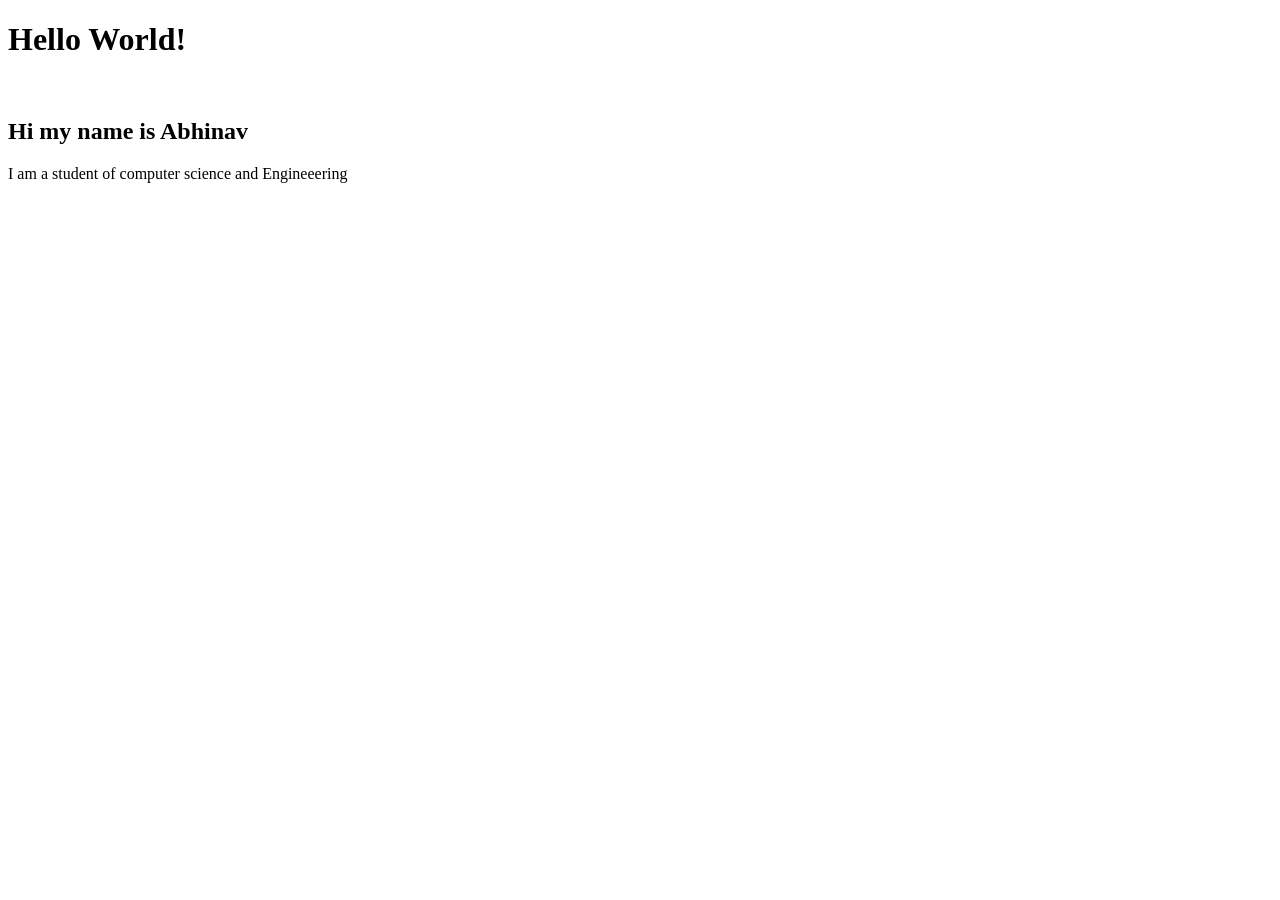
==== index.html @ f4858f8f "Add files via upload" ====
<!DOCTYPE html>
<html lang="en">
<head>
    <meta charset="UTF-8">
    <meta name="viewport" content="width=device-width, initial-scale=1.0">
    <title>Document</title>
</head>
<body>
    <h1>Hello World!</h1>
    <br>
    <h2>Hi my name is Abhinav</h2>
    <p>I am a student of computer science and Engineeering</p>
</body>
</html>
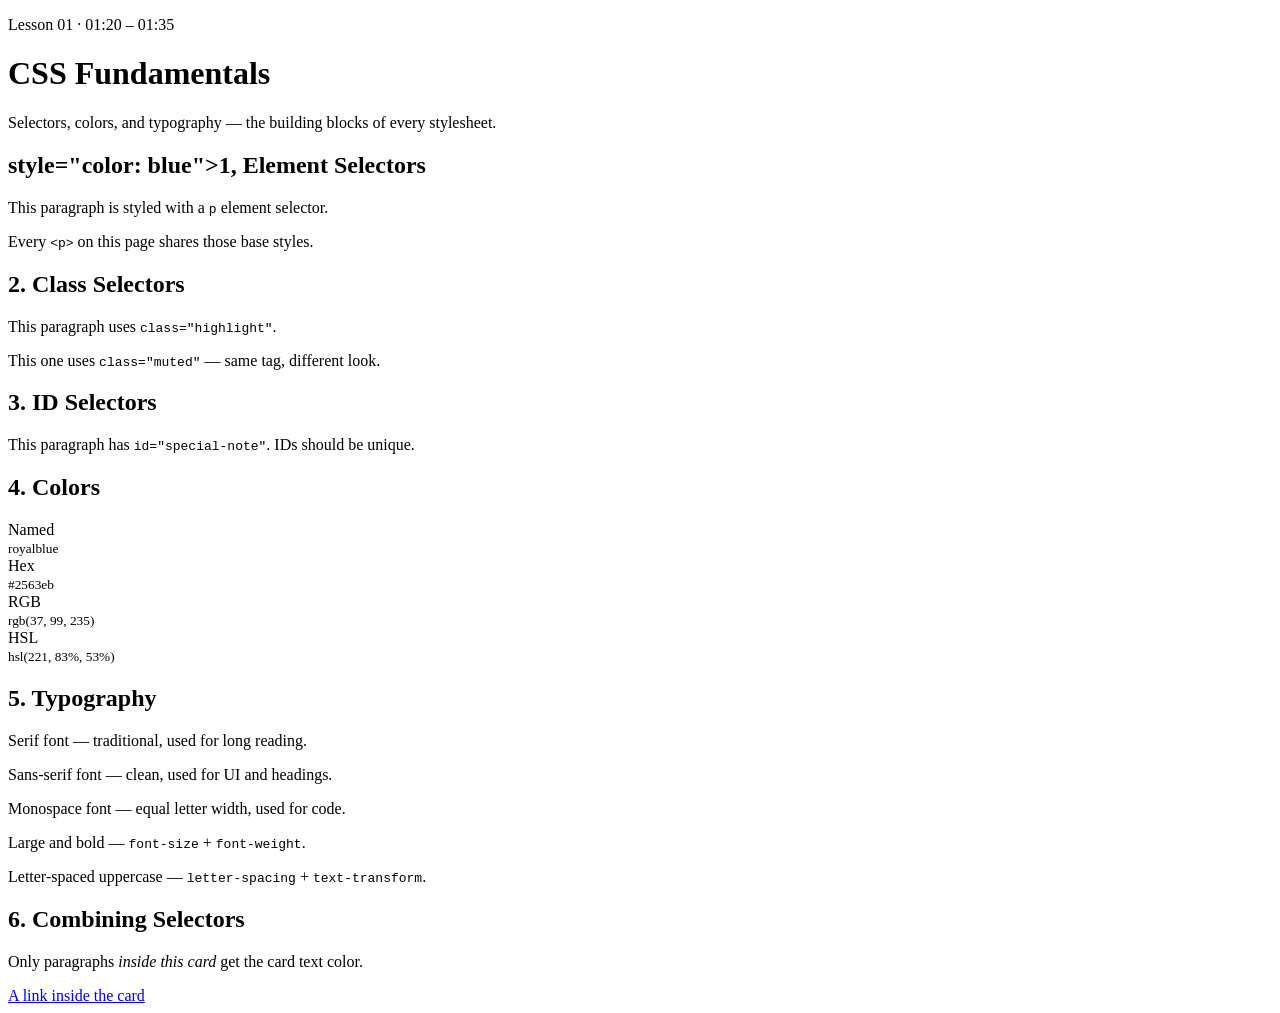
==== commit 402af334: "Add files via upload" ====
--- a/index.html
+++ b/index.html
@@ -3,12 +3,133 @@
 <head>
     <meta charset="UTF-8">
     <meta name="viewport" content="width=device-width, initial-scale=1.0">
-    <title>Document</title>
+    <title>CSS Fundamentals</title>
+    <link rel="stylesheet" href="style.css">
 </head>
+
 <body>
-    <h1>Hello World!</h1>
-    <br>
-    <h2>Hi my name is Abhinav</h2>
-    <p>I am a student of computer science and Engineeering</p>
+
+    <header class="page-header">
+        <p class="lesson-label">Lesson 01 · 01:20 – 01:35</p>
+        <h1>CSS Fundamentals</h1>
+        <p>Selectors, colors, and typography — the building blocks of every stylesheet.</p>
+    </header>
+
+
+    <!-- ============================================
+         ELEMENT SELECTOR — styles a tag by name
+         See: h2 { } in style.css
+    ============================================= -->
+    <section>
+        <h2>style="color: blue">1, Element Selectors</h2>
+        <p>This paragraph is styled with a <code>p</code> element selector.</p>
+        <p>Every <code>&lt;p&gt;</code> on this page shares those base styles.</p>
+    </section>
+
+
+    <!-- ============================================
+         CLASS SELECTOR — reuse styles with .
+         One class can be used on many elements
+    ============================================= -->
+    <section>
+        <h2>2. Class Selectors</h2>
+        <p class="highlight">This paragraph uses <code>class="highlight"</code>.</p>
+        <p class="muted">This one uses <code>class="muted"</code> — same tag, different look.</p>
+    </section>
+
+
+    <!-- ============================================
+         ID SELECTOR — unique, one per page
+         Use # in CSS. Prefer classes for styling.
+    ============================================= -->
+    <section>
+        <h2>3. ID Selectors</h2>
+        <p id="special-note">This paragraph has <code>id="special-note"</code>. IDs should be unique.</p>
+    </section>
+
+
+    <!-- ============================================
+         COLORS — named, hex, rgb, hsl
+    ============================================= -->
+    <section>
+        <h2>4. Colors</h2>
+        <div class="swatch-row">
+            <div class="swatch named">Named<br><small>royalblue</small></div>
+            <div class="swatch hex">Hex<br><small>#2563eb</small></div>
+            <div class="swatch rgb">RGB<br><small>rgb(37, 99, 235)</small></div>
+            <div class="swatch hsl">HSL<br><small>hsl(221, 83%, 53%)</small></div>
+        </div>
+    </section>
+
+
+    <!-- ============================================
+         TYPOGRAPHY — font-family, size, weight
+    ============================================= -->
+    <section>
+        <h2>5. Typography</h2>
+        <p class="type-serif">Serif font — traditional, used for long reading.</p>
+        <p class="type-sans">Sans-serif font — clean, used for UI and headings.</p>
+        <p class="type-mono">Monospace font — equal letter width, used for code.</p>
+        <p class="type-large">Large and bold — <code>font-size</code> + <code>font-weight</code>.</p>
+        <p class="type-spaced">Letter-spaced uppercase — <code>letter-spacing</code> + <code>text-transform</code>.</p>
+    </section>
+
+
+    <!-- ============================================
+         COMBINED SELECTORS — descendant, group
+    ============================================= -->
+    <section class="card-demo">
+        <h2>6. Combining Selectors</h2>
+        <p>Only paragraphs <em>inside this card</em> get the card text color.</p>
+        <a href="#">A link inside the card</a>
+    </section>
+
 </body>
-</html>+</html>
+
+<!--
+==============================================
+  LESSON: 01:20 – 01:35  CSS Fundamentals
+==============================================
+
+HOW CSS IS ADDED:
+─────────────────
+1. External  <link rel="stylesheet" href="style.css">  ← best practice
+2. Internal  <style> ... </style> inside <head>
+3. Inline    style="color: red;" on an element         ← avoid
+
+SELECTOR TYPES:
+───────────────
+  p            element  — all <p> tags
+  .highlight   class    — any element with that class
+  #special     id       — the one element with that id
+  h2, p        group    — both h2 AND p
+  section p    descendant — p tags inside a section
+
+SPECIFICITY (who wins when rules conflict):
+───────────────────────────────────────────
+  inline  >  id  >  class  >  element
+
+COLOR FORMATS:
+──────────────
+  named   red, royalblue
+  hex     #2563eb
+  rgb     rgb(37, 99, 235)
+  hsl     hsl(221, 83%, 53%)
+
+TYPOGRAPHY PROPERTIES:
+──────────────────────
+  font-family     which font
+  font-size       how big
+  font-weight     how bold (400 / 700)
+  line-height     space between lines
+  text-align      left | center | right
+  letter-spacing  space between letters
+  text-transform  uppercase | lowercase | capitalize
+
+💡 CHALLENGES:
+  1. Add a new class .warning with orange text and a yellow background.
+  2. Change the h1 color using a hex code you pick.
+  3. Style all <code> tags with a light gray background.
+==============================================
+-->
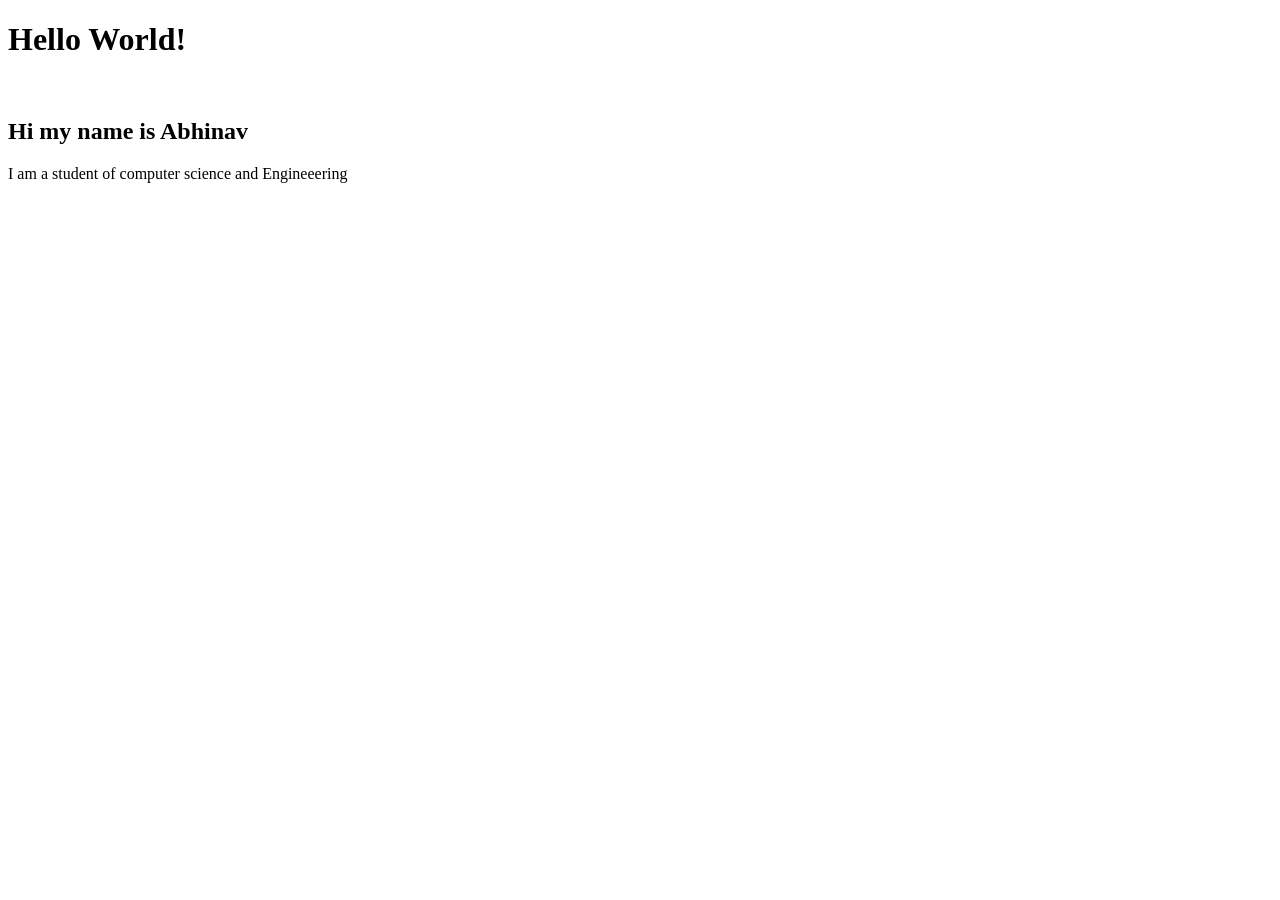
==== commit 56eb3e15: "Add files via upload" ====
--- a/index.html
+++ b/index.html
@@ -3,133 +3,12 @@
 <head>
     <meta charset="UTF-8">
     <meta name="viewport" content="width=device-width, initial-scale=1.0">
-    <title>CSS Fundamentals</title>
-    <link rel="stylesheet" href="style.css">
+    <title>Document</title>
 </head>
-
 <body>
-
-    <header class="page-header">
-        <p class="lesson-label">Lesson 01 · 01:20 – 01:35</p>
-        <h1>CSS Fundamentals</h1>
-        <p>Selectors, colors, and typography — the building blocks of every stylesheet.</p>
-    </header>
-
-
-    <!-- ============================================
-         ELEMENT SELECTOR — styles a tag by name
-         See: h2 { } in style.css
-    ============================================= -->
-    <section>
-        <h2>style="color: blue">1, Element Selectors</h2>
-        <p>This paragraph is styled with a <code>p</code> element selector.</p>
-        <p>Every <code>&lt;p&gt;</code> on this page shares those base styles.</p>
-    </section>
-
-
-    <!-- ============================================
-         CLASS SELECTOR — reuse styles with .
-         One class can be used on many elements
-    ============================================= -->
-    <section>
-        <h2>2. Class Selectors</h2>
-        <p class="highlight">This paragraph uses <code>class="highlight"</code>.</p>
-        <p class="muted">This one uses <code>class="muted"</code> — same tag, different look.</p>
-    </section>
-
-
-    <!-- ============================================
-         ID SELECTOR — unique, one per page
-         Use # in CSS. Prefer classes for styling.
-    ============================================= -->
-    <section>
-        <h2>3. ID Selectors</h2>
-        <p id="special-note">This paragraph has <code>id="special-note"</code>. IDs should be unique.</p>
-    </section>
-
-
-    <!-- ============================================
-         COLORS — named, hex, rgb, hsl
-    ============================================= -->
-    <section>
-        <h2>4. Colors</h2>
-        <div class="swatch-row">
-            <div class="swatch named">Named<br><small>royalblue</small></div>
-            <div class="swatch hex">Hex<br><small>#2563eb</small></div>
-            <div class="swatch rgb">RGB<br><small>rgb(37, 99, 235)</small></div>
-            <div class="swatch hsl">HSL<br><small>hsl(221, 83%, 53%)</small></div>
-        </div>
-    </section>
-
-
-    <!-- ============================================
-         TYPOGRAPHY — font-family, size, weight
-    ============================================= -->
-    <section>
-        <h2>5. Typography</h2>
-        <p class="type-serif">Serif font — traditional, used for long reading.</p>
-        <p class="type-sans">Sans-serif font — clean, used for UI and headings.</p>
-        <p class="type-mono">Monospace font — equal letter width, used for code.</p>
-        <p class="type-large">Large and bold — <code>font-size</code> + <code>font-weight</code>.</p>
-        <p class="type-spaced">Letter-spaced uppercase — <code>letter-spacing</code> + <code>text-transform</code>.</p>
-    </section>
-
-
-    <!-- ============================================
-         COMBINED SELECTORS — descendant, group
-    ============================================= -->
-    <section class="card-demo">
-        <h2>6. Combining Selectors</h2>
-        <p>Only paragraphs <em>inside this card</em> get the card text color.</p>
-        <a href="#">A link inside the card</a>
-    </section>
-
+    <h1>Hello World!</h1>
+    <br>
+    <h2>Hi my name is Abhinav</h2>
+    <p>I am a student of computer science and Engineeering</p>
 </body>
-</html>
-
-<!--
-==============================================
-  LESSON: 01:20 – 01:35  CSS Fundamentals
-==============================================
-
-HOW CSS IS ADDED:
-─────────────────
-1. External  <link rel="stylesheet" href="style.css">  ← best practice
-2. Internal  <style> ... </style> inside <head>
-3. Inline    style="color: red;" on an element         ← avoid
-
-SELECTOR TYPES:
-───────────────
-  p            element  — all <p> tags
-  .highlight   class    — any element with that class
-  #special     id       — the one element with that id
-  h2, p        group    — both h2 AND p
-  section p    descendant — p tags inside a section
-
-SPECIFICITY (who wins when rules conflict):
-───────────────────────────────────────────
-  inline  >  id  >  class  >  element
-
-COLOR FORMATS:
-──────────────
-  named   red, royalblue
-  hex     #2563eb
-  rgb     rgb(37, 99, 235)
-  hsl     hsl(221, 83%, 53%)
-
-TYPOGRAPHY PROPERTIES:
-──────────────────────
-  font-family     which font
-  font-size       how big
-  font-weight     how bold (400 / 700)
-  line-height     space between lines
-  text-align      left | center | right
-  letter-spacing  space between letters
-  text-transform  uppercase | lowercase | capitalize
-
-💡 CHALLENGES:
-  1. Add a new class .warning with orange text and a yellow background.
-  2. Change the h1 color using a hex code you pick.
-  3. Style all <code> tags with a light gray background.
-==============================================
--->+</html>
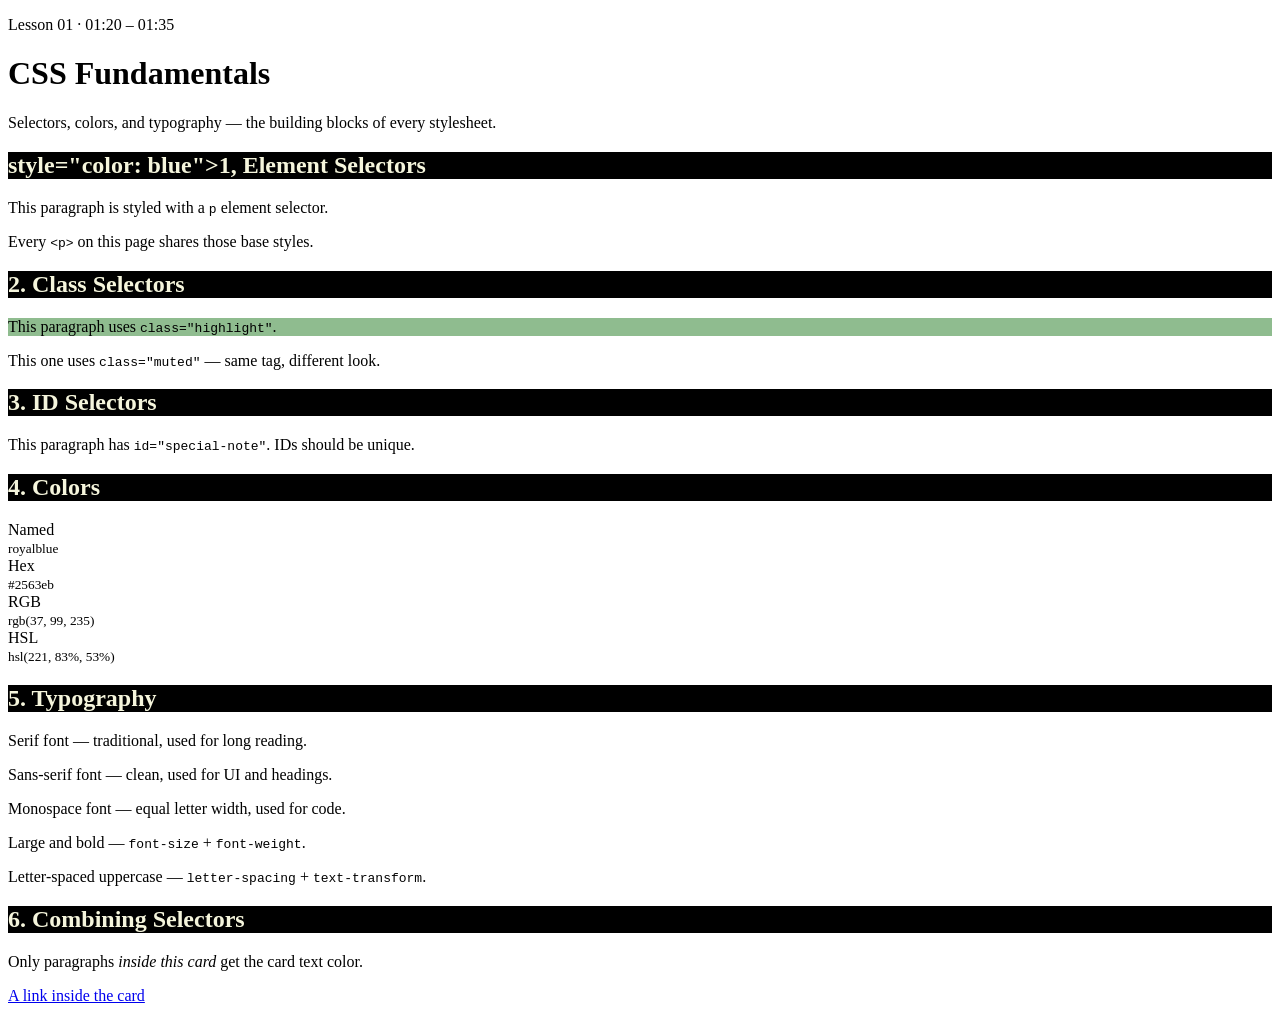
==== commit 8cba8328: "Add files via upload" ====
--- a/index.html
+++ b/index.html
@@ -3,12 +3,133 @@
 <head>
     <meta charset="UTF-8">
     <meta name="viewport" content="width=device-width, initial-scale=1.0">
-    <title>Document</title>
+    <title>CSS Fundamentals</title>
+    <link rel="stylesheet" href="style.css">
 </head>
+
 <body>
-    <h1>Hello World!</h1>
-    <br>
-    <h2>Hi my name is Abhinav</h2>
-    <p>I am a student of computer science and Engineeering</p>
+
+    <header class="page-header">
+        <p class="lesson-label">Lesson 01 · 01:20 – 01:35</p>
+        <h1>CSS Fundamentals</h1>
+        <p>Selectors, colors, and typography — the building blocks of every stylesheet.</p>
+    </header>
+
+
+    <!-- ============================================
+         ELEMENT SELECTOR — styles a tag by name
+         See: h2 { } in style.css
+    ============================================= -->
+    <section>
+        <h2>style="color: blue">1, Element Selectors</h2>
+        <p>This paragraph is styled with a <code>p</code> element selector.</p>
+        <p>Every <code>&lt;p&gt;</code> on this page shares those base styles.</p>
+    </section>
+
+
+    <!-- ============================================
+         CLASS SELECTOR — reuse styles with .
+         One class can be used on many elements
+    ============================================= -->
+    <section>
+        <h2>2. Class Selectors</h2>
+        <p class="highlight">This paragraph uses <code>class="highlight"</code>.</p>
+        <p class="muted">This one uses <code>class="muted"</code> — same tag, different look.</p>
+    </section>
+
+
+    <!-- ============================================
+         ID SELECTOR — unique, one per page
+         Use # in CSS. Prefer classes for styling.
+    ============================================= -->
+    <section>
+        <h2>3. ID Selectors</h2>
+        <p id="special-note">This paragraph has <code>id="special-note"</code>. IDs should be unique.</p>
+    </section>
+
+
+    <!-- ============================================
+         COLORS — named, hex, rgb, hsl
+    ============================================= -->
+    <section>
+        <h2>4. Colors</h2>
+        <div class="swatch-row">
+            <div class="swatch named">Named<br><small>royalblue</small></div>
+            <div class="swatch hex">Hex<br><small>#2563eb</small></div>
+            <div class="swatch rgb">RGB<br><small>rgb(37, 99, 235)</small></div>
+            <div class="swatch hsl">HSL<br><small>hsl(221, 83%, 53%)</small></div>
+        </div>
+    </section>
+
+
+    <!-- ============================================
+         TYPOGRAPHY — font-family, size, weight
+    ============================================= -->
+    <section>
+        <h2>5. Typography</h2>
+        <p class="type-serif">Serif font — traditional, used for long reading.</p>
+        <p class="type-sans">Sans-serif font — clean, used for UI and headings.</p>
+        <p class="type-mono">Monospace font — equal letter width, used for code.</p>
+        <p class="type-large">Large and bold — <code>font-size</code> + <code>font-weight</code>.</p>
+        <p class="type-spaced">Letter-spaced uppercase — <code>letter-spacing</code> + <code>text-transform</code>.</p>
+    </section>
+
+
+    <!-- ============================================
+         COMBINED SELECTORS — descendant, group
+    ============================================= -->
+    <section class="card-demo">
+        <h2>6. Combining Selectors</h2>
+        <p>Only paragraphs <em>inside this card</em> get the card text color.</p>
+        <a href="#">A link inside the card</a>
+    </section>
+
 </body>
-</html>+</html>
+
+<!--
+==============================================
+  LESSON: 01:20 – 01:35  CSS Fundamentals
+==============================================
+
+HOW CSS IS ADDED:
+─────────────────
+1. External  <link rel="stylesheet" href="style.css">  ← best practice
+2. Internal  <style> ... </style> inside <head>
+3. Inline    style="color: red;" on an element         ← avoid
+
+SELECTOR TYPES:
+───────────────
+  p            element  — all <p> tags
+  .highlight   class    — any element with that class
+  #special     id       — the one element with that id
+  h2, p        group    — both h2 AND p
+  section p    descendant — p tags inside a section
+
+SPECIFICITY (who wins when rules conflict):
+───────────────────────────────────────────
+  inline  >  id  >  class  >  element
+
+COLOR FORMATS:
+──────────────
+  named   red, royalblue
+  hex     #2563eb
+  rgb     rgb(37, 99, 235)
+  hsl     hsl(221, 83%, 53%)
+
+TYPOGRAPHY PROPERTIES:
+──────────────────────
+  font-family     which font
+  font-size       how big
+  font-weight     how bold (400 / 700)
+  line-height     space between lines
+  text-align      left | center | right
+  letter-spacing  space between letters
+  text-transform  uppercase | lowercase | capitalize
+
+💡 CHALLENGES:
+  1. Add a new class .warning with orange text and a yellow background.
+  2. Change the h1 color using a hex code you pick.
+  3. Style all <code> tags with a light gray background.
+==============================================
+-->
--- a/style.css
+++ b/style.css
@@ -0,0 +1,12 @@
+h2 {
+    color:beige;
+    background-color:black;
+}
+
+.highlight{
+    background-color:darkseagreen;
+}
+
+#tera{
+    border: 4px solid 
+}
--- a/style.css
+++ b/style.css
@@ -0,0 +1,12 @@
+h2 {
+    color:beige;
+    background-color:black;
+}
+
+.highlight{
+    background-color:darkseagreen;
+}
+
+#tera{
+    border: 4px solid 
+}
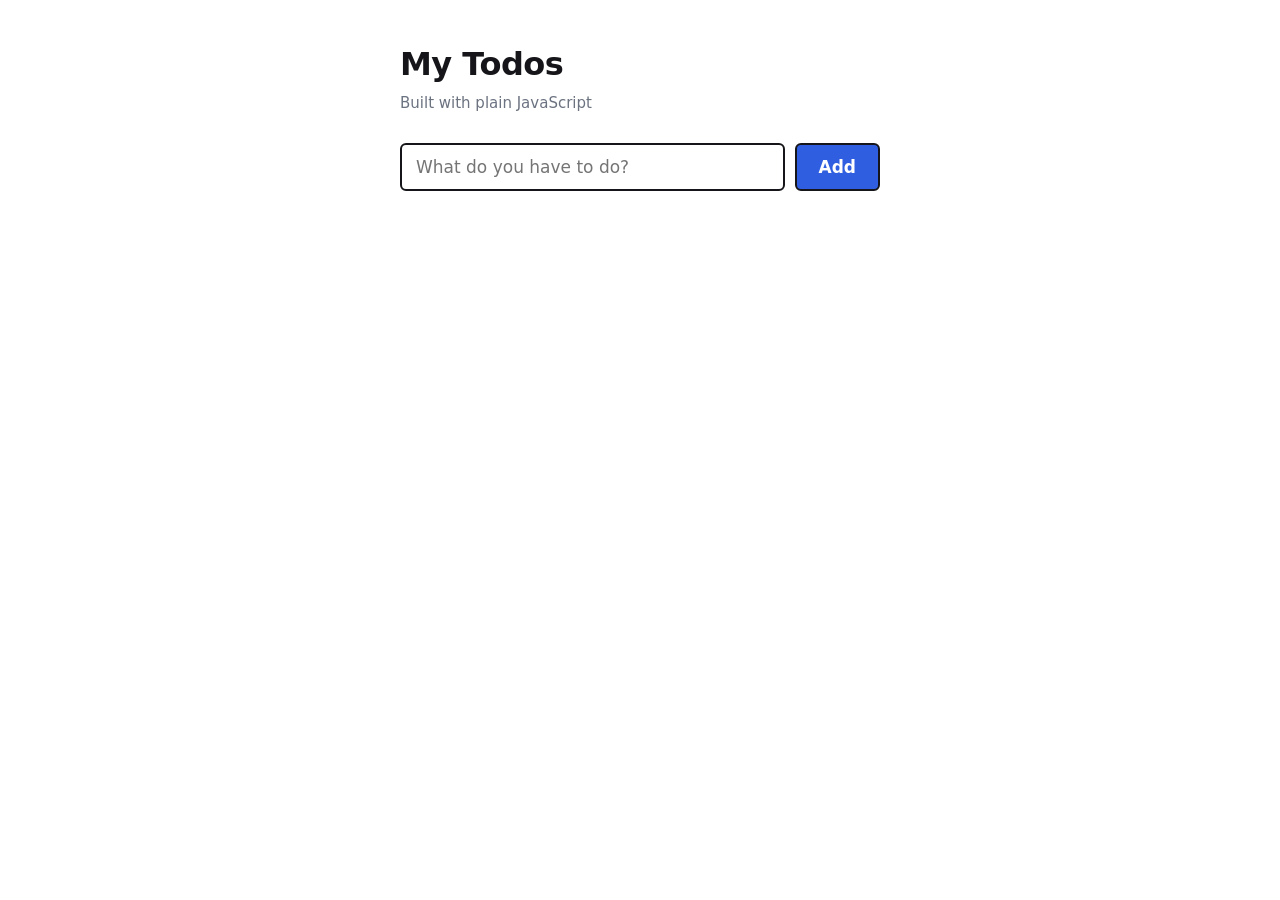
==== commit 9176a823: "Add files via upload" ====
--- a/index.html
+++ b/index.html
@@ -1,135 +1,30 @@
-<!DOCTYPE html>
-<html lang="en">
-<head>
-    <meta charset="UTF-8">
-    <meta name="viewport" content="width=device-width, initial-scale=1.0">
-    <title>CSS Fundamentals</title>
-    <link rel="stylesheet" href="style.css">
-</head>
-
-<body>
-
-    <header class="page-header">
-        <p class="lesson-label">Lesson 01 · 01:20 – 01:35</p>
-        <h1>CSS Fundamentals</h1>
-        <p>Selectors, colors, and typography — the building blocks of every stylesheet.</p>
-    </header>
-
-
-    <!-- ============================================
-         ELEMENT SELECTOR — styles a tag by name
-         See: h2 { } in style.css
-    ============================================= -->
-    <section>
-        <h2>style="color: blue">1, Element Selectors</h2>
-        <p>This paragraph is styled with a <code>p</code> element selector.</p>
-        <p>Every <code>&lt;p&gt;</code> on this page shares those base styles.</p>
-    </section>
-
-
-    <!-- ============================================
-         CLASS SELECTOR — reuse styles with .
-         One class can be used on many elements
-    ============================================= -->
-    <section>
-        <h2>2. Class Selectors</h2>
-        <p class="highlight">This paragraph uses <code>class="highlight"</code>.</p>
-        <p class="muted">This one uses <code>class="muted"</code> — same tag, different look.</p>
-    </section>
-
-
-    <!-- ============================================
-         ID SELECTOR — unique, one per page
-         Use # in CSS. Prefer classes for styling.
-    ============================================= -->
-    <section>
-        <h2>3. ID Selectors</h2>
-        <p id="special-note">This paragraph has <code>id="special-note"</code>. IDs should be unique.</p>
-    </section>
-
-
-    <!-- ============================================
-         COLORS — named, hex, rgb, hsl
-    ============================================= -->
-    <section>
-        <h2>4. Colors</h2>
-        <div class="swatch-row">
-            <div class="swatch named">Named<br><small>royalblue</small></div>
-            <div class="swatch hex">Hex<br><small>#2563eb</small></div>
-            <div class="swatch rgb">RGB<br><small>rgb(37, 99, 235)</small></div>
-            <div class="swatch hsl">HSL<br><small>hsl(221, 83%, 53%)</small></div>
-        </div>
-    </section>
-
-
-    <!-- ============================================
-         TYPOGRAPHY — font-family, size, weight
-    ============================================= -->
-    <section>
-        <h2>5. Typography</h2>
-        <p class="type-serif">Serif font — traditional, used for long reading.</p>
-        <p class="type-sans">Sans-serif font — clean, used for UI and headings.</p>
-        <p class="type-mono">Monospace font — equal letter width, used for code.</p>
-        <p class="type-large">Large and bold — <code>font-size</code> + <code>font-weight</code>.</p>
-        <p class="type-spaced">Letter-spaced uppercase — <code>letter-spacing</code> + <code>text-transform</code>.</p>
-    </section>
-
-
-    <!-- ============================================
-         COMBINED SELECTORS — descendant, group
-    ============================================= -->
-    <section class="card-demo">
-        <h2>6. Combining Selectors</h2>
-        <p>Only paragraphs <em>inside this card</em> get the card text color.</p>
-        <a href="#">A link inside the card</a>
-    </section>
-
-</body>
-</html>
-
-<!--
-==============================================
-  LESSON: 01:20 – 01:35  CSS Fundamentals
-==============================================
-
-HOW CSS IS ADDED:
-─────────────────
-1. External  <link rel="stylesheet" href="style.css">  ← best practice
-2. Internal  <style> ... </style> inside <head>
-3. Inline    style="color: red;" on an element         ← avoid
-
-SELECTOR TYPES:
-───────────────
-  p            element  — all <p> tags
-  .highlight   class    — any element with that class
-  #special     id       — the one element with that id
-  h2, p        group    — both h2 AND p
-  section p    descendant — p tags inside a section
-
-SPECIFICITY (who wins when rules conflict):
-───────────────────────────────────────────
-  inline  >  id  >  class  >  element
-
-COLOR FORMATS:
-──────────────
-  named   red, royalblue
-  hex     #2563eb
-  rgb     rgb(37, 99, 235)
-  hsl     hsl(221, 83%, 53%)
-
-TYPOGRAPHY PROPERTIES:
-──────────────────────
-  font-family     which font
-  font-size       how big
-  font-weight     how bold (400 / 700)
-  line-height     space between lines
-  text-align      left | center | right
-  letter-spacing  space between letters
-  text-transform  uppercase | lowercase | capitalize
-
-💡 CHALLENGES:
-  1. Add a new class .warning with orange text and a yellow background.
-  2. Change the h1 color using a hex code you pick.
-  3. Style all <code> tags with a light gray background.
-==============================================
--->+<!DOCTYPE html>
+<html lang="en">
+<head>
+  <meta charset="UTF-8">
+  <meta name="viewport" content="width=device-width, initial-scale=1.0">
+  <title>Todo App - Plain JavaScript</title>
+  <link rel="stylesheet" href="style.css">
+</head>
+<body>
+
+  <div class="app">
+    <h1>My Todos</h1>
+    <p class="subtitle">Built with plain JavaScript</p>
+
+    <!-- the input box and the button -->
+    <div class="row">
+      <input id="todoInput" class="todo-input" placeholder="What do you have to do?">
+      <button id="addBtn" class="add-btn">Add</button>
+    </div>
+
+    <!-- JavaScript will fill this list. It starts empty. -->
+    <ul id="todoList" class="todo-list"></ul>
+  </div>
+
+  <!-- our JavaScript file. It must be at the BOTTOM,
+       so the HTML above already exists when it runs. -->
+  <script src="app.js"></script>
+
+</body>
+</html>
--- a/style.css
+++ b/style.css
@@ -1,12 +1,120 @@
-h2 {
-    color:beige;
-    background-color:black;
-}
-
-.highlight{
-    background-color:darkseagreen;
-}
-
-#tera{
-    border: 4px solid 
+/* ============================================
+   style.css
+   You do NOT need to write any CSS today.
+   This is already done for you.
+
+   The SAME file is used for the JavaScript app
+   and the React app, so both look identical.
+   Only the code behind them is different.
+   ============================================ */
+
+body {
+  font-family: system-ui, -apple-system, "Segoe UI", Roboto, sans-serif;
+  font-size: 18px;
+  line-height: 1.5;
+  color: #16161a;
+  background: #ffffff;
+  margin: 0;
+  padding: 40px 20px;
+}
+
+.app {
+  max-width: 480px;
+  margin: 0 auto;
+}
+
+h1 {
+  font-size: 32px;
+  margin: 0 0 4px 0;
+  letter-spacing: -0.5px;
+}
+
+.subtitle {
+  color: #6b7280;
+  font-size: 15px;
+  margin: 0 0 28px 0;
+}
+
+/* the input + button sitting side by side */
+.row {
+  display: flex;
+  gap: 10px;
+  margin-bottom: 24px;
+}
+
+.todo-input {
+  flex: 1;
+  font-family: inherit;
+  font-size: 17px;
+  padding: 12px 14px;
+  border: 2px solid #16161a;
+  border-radius: 6px;
+  outline: none;
+  background: #ffffff;
+  color: #16161a;
+}
+
+.todo-input:focus {
+  border-color: #2f5fe0;
+  box-shadow: 0 0 0 3px rgba(47, 95, 224, 0.18);
+}
+
+.add-btn {
+  font-family: inherit;
+  font-size: 17px;
+  font-weight: 600;
+  padding: 12px 22px;
+  border: 2px solid #16161a;
+  border-radius: 6px;
+  background: #2f5fe0;
+  color: #ffffff;
+  cursor: pointer;
+}
+
+.add-btn:hover {
+  background: #234ac0;
+}
+
+.add-btn:active {
+  transform: translateY(1px);
+}
+
+/* the list */
+.todo-list {
+  list-style: none;
+  padding: 0;
+  margin: 0;
+}
+
+.todo-item {
+  display: flex;
+  align-items: center;
+  justify-content: space-between;
+  gap: 12px;
+  padding: 14px 16px;
+  margin-bottom: 10px;
+  border: 2px solid #16161a;
+  border-radius: 6px;
+  background: #f1f3f9;
+}
+
+.delete-btn {
+  font-family: inherit;
+  font-size: 14px;
+  padding: 6px 12px;
+  border: 2px solid #16161a;
+  border-radius: 4px;
+  background: #ffffff;
+  color: #16161a;
+  cursor: pointer;
+}
+
+.delete-btn:hover {
+  background: #ffe0e0;
+}
+
+.empty {
+  color: #6b7280;
+  font-style: italic;
+  padding: 14px 0;
 }
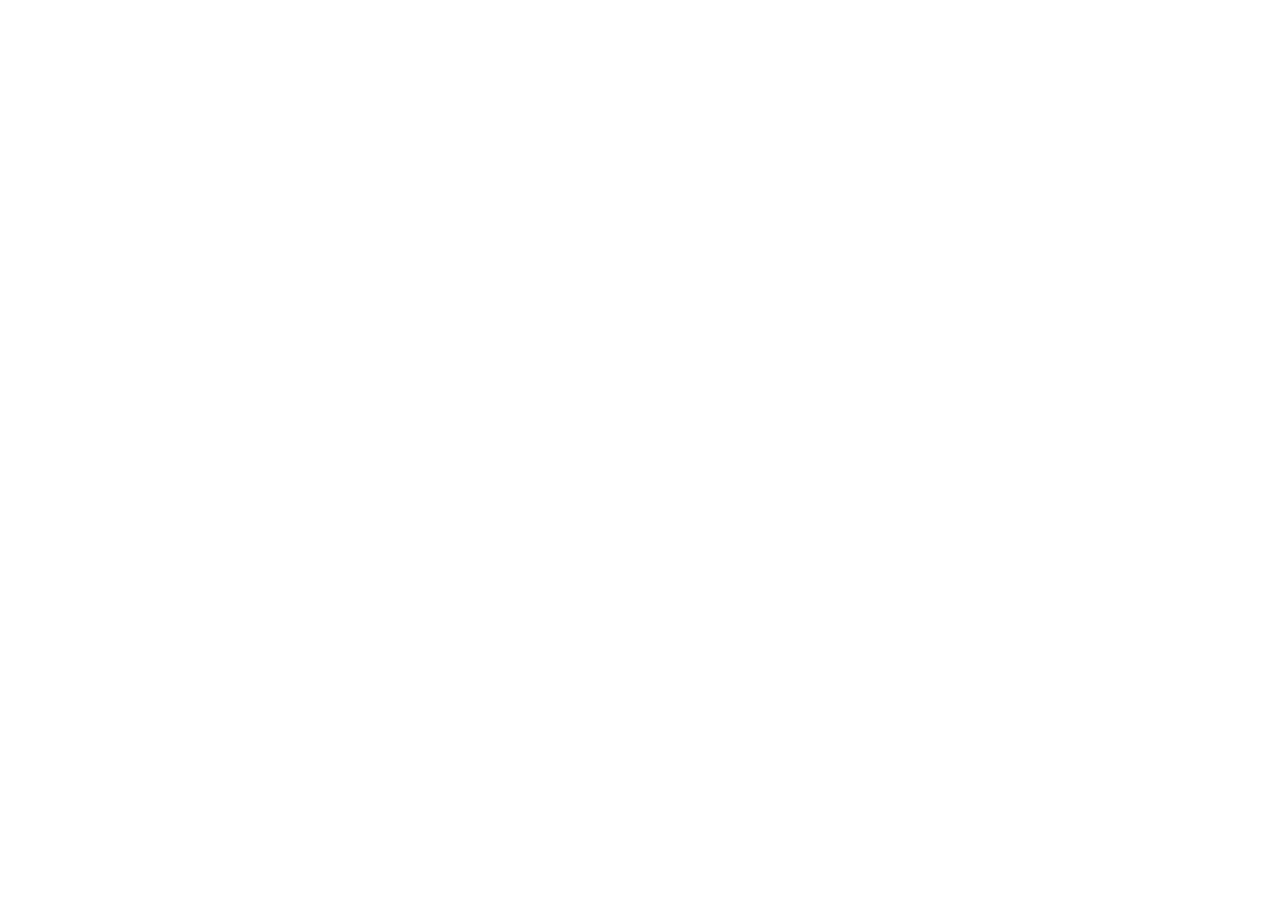
==== commit a519f1dc: "Add files via upload" ====
--- a/index.html
+++ b/index.html
@@ -1,30 +1,13 @@
-<!DOCTYPE html>
+<!doctype html>
 <html lang="en">
-<head>
-  <meta charset="UTF-8">
-  <meta name="viewport" content="width=device-width, initial-scale=1.0">
-  <title>Todo App - Plain JavaScript</title>
-  <link rel="stylesheet" href="style.css">
-</head>
-<body>
-
-  <div class="app">
-    <h1>My Todos</h1>
-    <p class="subtitle">Built with plain JavaScript</p>
-
-    <!-- the input box and the button -->
-    <div class="row">
-      <input id="todoInput" class="todo-input" placeholder="What do you have to do?">
-      <button id="addBtn" class="add-btn">Add</button>
-    </div>
-
-    <!-- JavaScript will fill this list. It starts empty. -->
-    <ul id="todoList" class="todo-list"></ul>
-  </div>
-
-  <!-- our JavaScript file. It must be at the BOTTOM,
-       so the HTML above already exists when it runs. -->
-  <script src="app.js"></script>
-
-</body>
-</html>+  <head>
+    <meta charset="UTF-8" />
+    <link rel="icon" type="image/svg+xml" href="/favicon.svg" />
+    <meta name="viewport" content="width=device-width, initial-scale=1.0" />
+    <title>my-todo</title>
+  </head>
+  <body>
+    <div id="app"></div>
+    <script type="module" src="/src/main.js"></script>
+  </body>
+</html>
